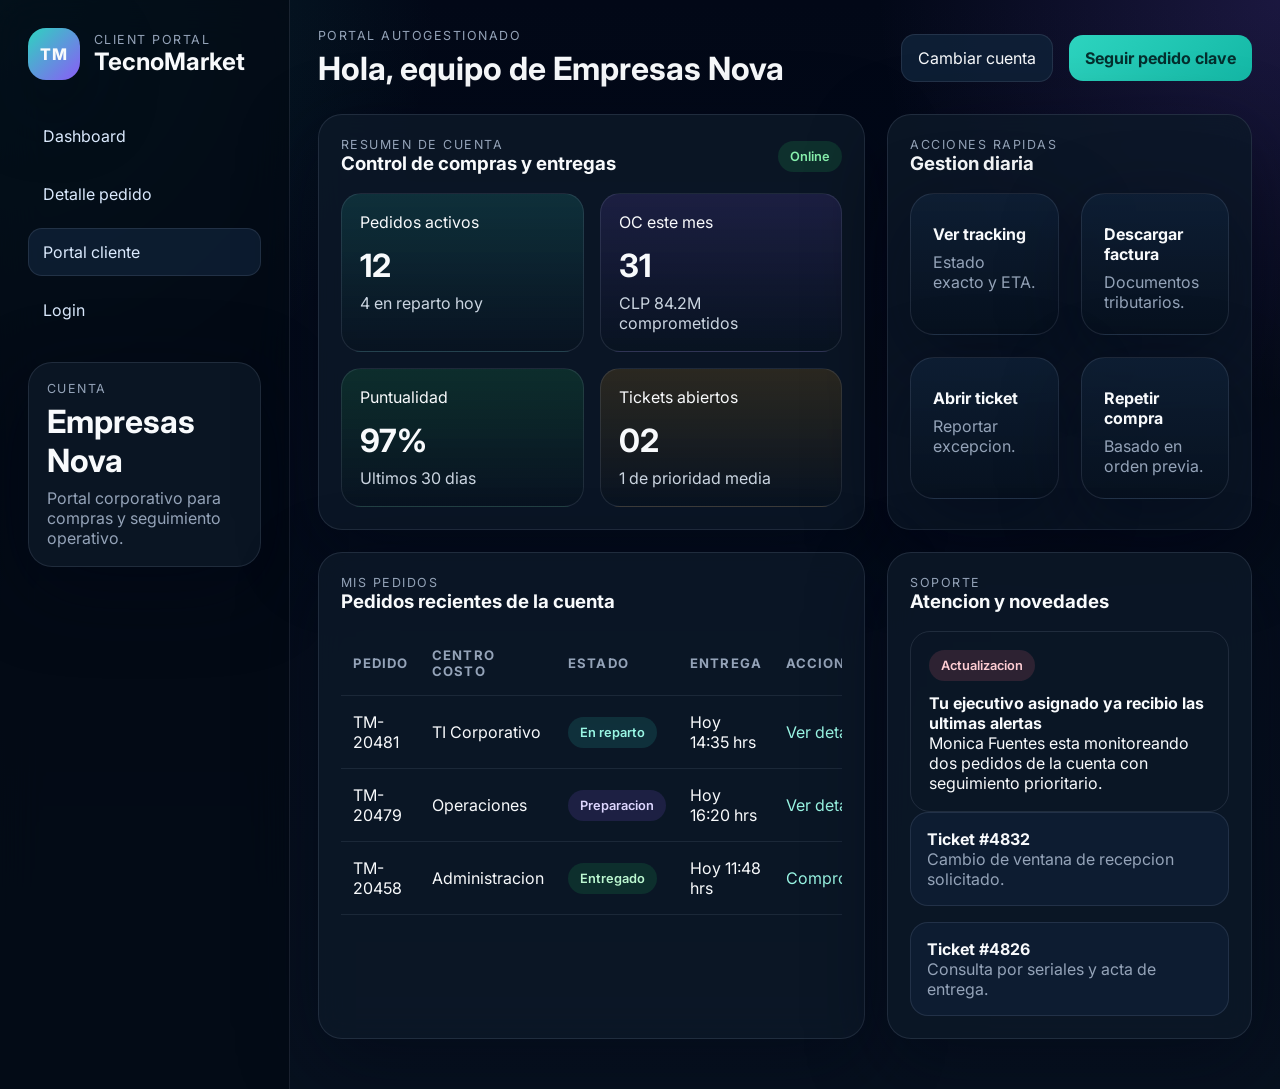
==== client-portal.html @ 3dbbcd50 "first commit" ====
<!DOCTYPE html>
<html lang="es">
<head>
  <meta charset="UTF-8">
  <meta name="viewport" content="width=device-width, initial-scale=1.0">
  <title>TecnoMarket B2B | Portal de Cliente</title>
  <link rel="preconnect" href="https://fonts.googleapis.com">
  <link rel="preconnect" href="https://fonts.gstatic.com" crossorigin>
  <link href="https://fonts.googleapis.com/css2?family=Inter:wght@400;500;600;700;800&display=swap" rel="stylesheet">
  <link rel="stylesheet" href="styles.css">
</head>
<body>
  <div class="app-shell compact-shell">
    <aside class="sidebar">
      <div class="brand-block">
        <div class="brand-mark">TM</div>
        <div>
          <p class="eyebrow">Client Portal</p>
          <h1>TecnoMarket</h1>
        </div>
      </div>

      <nav class="nav-menu">
        <a class="nav-item" href="dashboard.html">Dashboard</a>
        <a class="nav-item" href="order-detail.html">Detalle pedido</a>
        <a class="nav-item active" href="client-portal.html">Portal cliente</a>
        <a class="nav-item" href="login.html">Login</a>
      </nav>

      <section class="sidebar-card compact">
        <p class="card-label">Cuenta</p>
        <h3>Empresas Nova</h3>
        <p class="muted">Portal corporativo para compras y seguimiento operativo.</p>
      </section>
    </aside>

    <main class="main-content">
      <header class="topbar">
        <div>
          <p class="eyebrow">Portal Autogestionado</p>
          <h2>Hola, equipo de Empresas Nova</h2>
        </div>
        <div class="topbar-actions">
          <a class="ghost-button button-link" href="login.html">Cambiar cuenta</a>
          <a class="primary-button button-link" href="order-detail.html">Seguir pedido clave</a>
        </div>
      </header>

      <section class="portal-hero-grid">
        <article class="hero-panel overview-panel">
          <div class="panel-heading">
            <div>
              <p class="card-label">Resumen de cuenta</p>
              <h3>Control de compras y entregas</h3>
            </div>
            <span class="live-badge">Online</span>
          </div>

          <div class="metrics-grid">
            <div class="metric-card accent-cyan">
              <p>Pedidos activos</p>
              <strong>12</strong>
              <span>4 en reparto hoy</span>
            </div>
            <div class="metric-card accent-violet">
              <p>OC este mes</p>
              <strong>31</strong>
              <span>CLP 84.2M comprometidos</span>
            </div>
            <div class="metric-card accent-emerald">
              <p>Puntualidad</p>
              <strong>97%</strong>
              <span>Ultimos 30 dias</span>
            </div>
            <div class="metric-card accent-amber">
              <p>Tickets abiertos</p>
              <strong>02</strong>
              <span>1 de prioridad media</span>
            </div>
          </div>
        </article>

        <article class="panel action-hub">
          <div class="panel-heading">
            <div>
              <p class="card-label">Acciones rapidas</p>
              <h3>Gestion diaria</h3>
            </div>
          </div>

          <div class="quick-actions-grid">
            <a class="feature-link-card small-card" href="order-detail.html">
              <h4>Ver tracking</h4>
              <p class="muted">Estado exacto y ETA.</p>
            </a>
            <a class="feature-link-card small-card" href="#">
              <h4>Descargar factura</h4>
              <p class="muted">Documentos tributarios.</p>
            </a>
            <a class="feature-link-card small-card" href="#">
              <h4>Abrir ticket</h4>
              <p class="muted">Reportar excepcion.</p>
            </a>
            <a class="feature-link-card small-card" href="#">
              <h4>Repetir compra</h4>
              <p class="muted">Basado en orden previa.</p>
            </a>
          </div>
        </article>
      </section>

      <section class="content-grid portal-content-grid">
        <article class="panel orders-panel">
          <div class="panel-heading">
            <div>
              <p class="card-label">Mis pedidos</p>
              <h3>Pedidos recientes de la cuenta</h3>
            </div>
          </div>

          <div class="table-wrap">
            <table>
              <thead>
                <tr>
                  <th>Pedido</th>
                  <th>Centro costo</th>
                  <th>Estado</th>
                  <th>Entrega</th>
                  <th>Accion</th>
                </tr>
              </thead>
              <tbody>
                <tr>
                  <td>TM-20481</td>
                  <td>TI Corporativo</td>
                  <td><span class="status-chip transit">En reparto</span></td>
                  <td>Hoy 14:35 hrs</td>
                  <td><a class="table-link" href="order-detail.html">Ver detalle</a></td>
                </tr>
                <tr>
                  <td>TM-20479</td>
                  <td>Operaciones</td>
                  <td><span class="status-chip prep">Preparacion</span></td>
                  <td>Hoy 16:20 hrs</td>
                  <td><a class="table-link" href="order-detail.html">Ver detalle</a></td>
                </tr>
                <tr>
                  <td>TM-20458</td>
                  <td>Administracion</td>
                  <td><span class="status-chip delivered">Entregado</span></td>
                  <td>Hoy 11:48 hrs</td>
                  <td><a class="table-link" href="order-detail.html">Comprobante</a></td>
                </tr>
              </tbody>
            </table>
          </div>
        </article>

        <article class="panel support-panel">
          <div class="panel-heading">
            <div>
              <p class="card-label">Soporte</p>
              <h3>Atencion y novedades</h3>
            </div>
          </div>

          <div class="insight-card">
            <span class="pill">Actualizacion</span>
            <h4>Tu ejecutivo asignado ya recibio las ultimas alertas</h4>
            <p>Monica Fuentes esta monitoreando dos pedidos de la cuenta con seguimiento prioritario.</p>
          </div>

          <div class="message-stack">
            <div class="message-card">
              <strong>Ticket #4832</strong>
              <p class="muted">Cambio de ventana de recepcion solicitado.</p>
            </div>
            <div class="message-card">
              <strong>Ticket #4826</strong>
              <p class="muted">Consulta por seriales y acta de entrega.</p>
            </div>
          </div>
        </article>
      </section>
    </main>
  </div>

  <script src="script.js"></script>
</body>
</html>
---- styles.css ----
:root {
  color-scheme: dark;
  --bg: #07111f;
  --bg-soft: #0d1a2b;
  --panel: rgba(12, 24, 40, 0.84);
  --panel-strong: #0f2138;
  --border: rgba(148, 163, 184, 0.16);
  --text: #f8fafc;
  --muted: #94a3b8;
  --cyan: #2dd4bf;
  --cyan-soft: rgba(45, 212, 191, 0.14);
  --violet: #8b5cf6;
  --violet-soft: rgba(139, 92, 246, 0.14);
  --emerald: #22c55e;
  --emerald-soft: rgba(34, 197, 94, 0.14);
  --amber: #f59e0b;
  --amber-soft: rgba(245, 158, 11, 0.14);
  --danger: #fb7185;
  --shadow: 0 24px 80px rgba(2, 6, 23, 0.45);
}

* {
  box-sizing: border-box;
}

body {
  margin: 0;
  min-height: 100vh;
  font-family: "Inter", sans-serif;
  background:
    radial-gradient(circle at top left, rgba(45, 212, 191, 0.15), transparent 26%),
    radial-gradient(circle at top right, rgba(139, 92, 246, 0.18), transparent 24%),
    linear-gradient(180deg, #020817 0%, #07111f 100%);
  color: var(--text);
}

button,
input,
a {
  font: inherit;
}

a {
  color: inherit;
}

.app-shell {
  display: grid;
  grid-template-columns: 290px 1fr;
  min-height: 100vh;
}

.sidebar {
  padding: 28px;
  background: rgba(4, 10, 20, 0.72);
  border-right: 1px solid var(--border);
  backdrop-filter: blur(20px);
}

.brand-block {
  display: flex;
  align-items: center;
  gap: 14px;
  margin-bottom: 32px;
}

.brand-block h1 {
    font-size: 1.5em;
}

.brand-mark {
  display: grid;
  place-items: center;
  width: 52px;
  height: 52px;
  border-radius: 18px;
  font-weight: 800;
  letter-spacing: 0.08em;
  background: linear-gradient(135deg, var(--cyan), var(--violet));
  box-shadow: var(--shadow);
}

.eyebrow,
.card-label {
  margin: 0;
  color: var(--muted);
  font-size: 0.78rem;
  text-transform: uppercase;
  letter-spacing: 0.12em;
}

h1,
h2,
h3,
h4,
p {
  margin: 0;
}

.nav-menu {
  display: grid;
  gap: 10px;
  margin-bottom: 28px;
}

.nav-item {
  padding: 13px 14px;
  border: 1px solid transparent;
  border-radius: 14px;
  color: #dbeafe;
  text-decoration: none;
  background: transparent;
  transition: 0.2s ease;
}

.nav-item.active,
.nav-item:hover {
  background: rgba(15, 33, 56, 0.8);
  border-color: var(--border);
}

.sidebar-card,
.panel,
.hero-panel {
  border: 1px solid var(--border);
  background: var(--panel);
  border-radius: 24px;
  box-shadow: var(--shadow);
  backdrop-filter: blur(14px);
}

.sidebar-card {
  padding: 18px;
  margin-top: 18px;
}

.sidebar-card.compact h3 {
  margin: 6px 0 8px;
  font-size: 2rem;
}

.muted {
  color: var(--muted);
}

.alert-list {
  padding: 0;
  margin: 14px 0 0;
  list-style: none;
  display: grid;
  gap: 12px;
  color: #dbeafe;
}

.dot,
.legend-dot {
  display: inline-block;
  width: 9px;
  height: 9px;
  margin-right: 10px;
  border-radius: 50%;
}

.warning,
.amber {
  background: var(--amber);
}

.success {
  background: var(--emerald);
}

.info,
.cyan {
  background: var(--cyan);
}

.main-content {
  padding: 28px;
}

.topbar,
.panel-heading,
.route-summary,
.topbar-actions,
.segmented-control {
  display: flex;
  align-items: center;
  justify-content: space-between;
  gap: 16px;
}

.topbar {
  margin-bottom: 26px;
}

.topbar h2 {
  margin-top: 6px;
  font-size: clamp(1.7rem, 2.5vw, 2.4rem);
}

.topbar-actions {
  flex-wrap: wrap;
  justify-content: flex-end;
}

.search-bar {
  min-width: 320px;
  padding: 12px 14px;
  border: 1px solid var(--border);
  border-radius: 18px;
  background: rgba(15, 33, 56, 0.7);
}

.search-bar span {
  display: block;
  margin-bottom: 6px;
  color: var(--muted);
  font-size: 0.78rem;
}

.search-bar input {
  width: 100%;
  border: 0;
  outline: none;
  background: transparent;
  color: var(--text);
}

.primary-button,
.ghost-button,
.segment {
  border: 0;
  border-radius: 14px;
  padding: 13px 16px;
  cursor: pointer;
  transition: 0.2s ease;
}

.primary-button {
  background: linear-gradient(135deg, var(--cyan), #14b8a6);
  color: #042f2e;
  font-weight: 700;
}

.ghost-button,
.segment {
  color: var(--text);
  background: rgba(15, 33, 56, 0.88);
  border: 1px solid var(--border);
}

.button-link {
  display: inline-flex;
  align-items: center;
  justify-content: center;
  text-decoration: none;
}

.ghost-button.small {
  padding: 10px 14px;
}

.hero-grid,
.content-grid {
  display: grid;
  gap: 22px;
}

.hero-grid {
  grid-template-columns: 1.4fr 1fr;
  margin-bottom: 22px;
}

.content-grid {
  grid-template-columns: 1.3fr 0.7fr;
  margin-bottom: 22px;
}

.hero-panel,
.panel {
  padding: 22px;
}

.live-badge,
.pill,
.status-chip {
  display: inline-flex;
  align-items: center;
  justify-content: center;
  border-radius: 999px;
  padding: 8px 12px;
  font-size: 0.8rem;
  font-weight: 600;
}

.live-badge {
  background: rgba(34, 197, 94, 0.15);
  color: #86efac;
}

.metrics-grid {
  display: grid;
  grid-template-columns: repeat(2, minmax(0, 1fr));
  gap: 16px;
  margin-top: 18px;
}

.metric-card {
  padding: 18px;
  border-radius: 20px;
  border: 1px solid var(--border);
}

.metric-card strong {
  display: block;
  margin: 14px 0 8px;
  font-size: 2rem;
}

.metric-card span {
  color: #cbd5e1;
}

.accent-cyan { background: linear-gradient(180deg, var(--cyan-soft), rgba(8, 19, 33, 0.85)); }
.accent-violet { background: linear-gradient(180deg, var(--violet-soft), rgba(8, 19, 33, 0.85)); }
.accent-emerald { background: linear-gradient(180deg, var(--emerald-soft), rgba(8, 19, 33, 0.85)); }
.accent-amber { background: linear-gradient(180deg, var(--amber-soft), rgba(8, 19, 33, 0.85)); }

.map-card {
  position: relative;
  height: 280px;
  margin: 18px 0;
  border-radius: 22px;
  overflow: hidden;
  background: linear-gradient(135deg, #08111e, #12253d);
  border: 1px solid var(--border);
}

.map-grid {
  position: absolute;
  inset: 0;
  background-image:
    linear-gradient(rgba(148, 163, 184, 0.08) 1px, transparent 1px),
    linear-gradient(90deg, rgba(148, 163, 184, 0.08) 1px, transparent 1px);
  background-size: 28px 28px;
}

.map-route {
  position: absolute;
  inset: 0;
}

.route-a::before {
  content: "";
  position: absolute;
  left: 18%;
  top: 60%;
  width: 62%;
  height: 18%;
  border-top: 3px dashed rgba(45, 212, 191, 0.95);
  border-right: 3px dashed rgba(45, 212, 191, 0.95);
  border-radius: 0 120px 0 0;
  transform: rotate(-10deg);
}

.map-point {
  position: absolute;
  padding: 8px 10px;
  border-radius: 12px;
  background: rgba(15, 33, 56, 0.92);
  border: 1px solid var(--border);
  color: #dbeafe;
  font-size: 0.78rem;
}

.start { left: 12%; top: 62%; }
.hub { left: 44%; top: 44%; }
.end { right: 12%; top: 26%; }

.route-summary {
  flex-wrap: wrap;
}

.timeline {
  display: grid;
  gap: 16px;
  margin-top: 20px;
}

.timeline-item {
  display: grid;
  grid-template-columns: 16px 1fr;
  gap: 14px;
  align-items: start;
}

.timeline-marker {
  display: block;
  width: 14px;
  height: 14px;
  margin-top: 4px;
  border-radius: 50%;
  border: 2px solid var(--muted);
  background: transparent;
}

.timeline-item.done .timeline-marker {
  border-color: var(--emerald);
  background: var(--emerald);
}

.timeline-item.active .timeline-marker {
  border-color: var(--cyan);
  background: var(--cyan);
  box-shadow: 0 0 0 6px rgba(45, 212, 191, 0.16);
}

.timeline-item p {
  margin-top: 6px;
  color: var(--muted);
}

.insight-card {
  padding: 18px;
  border-radius: 20px;
  border: 1px solid var(--border);
  margin-top: 18px;
}

.highlight {
  background: linear-gradient(180deg, rgba(251, 113, 133, 0.12), rgba(15, 33, 56, 0.85));
}

.pill {
  margin-bottom: 12px;
  background: rgba(251, 113, 133, 0.14);
  color: #fecdd3;
}

.mini-chart {
  display: grid;
  grid-template-columns: repeat(5, 1fr);
  align-items: end;
  gap: 12px;
  height: 180px;
  margin-top: 20px;
}

.bar {
  position: relative;
  height: var(--size);
  border-radius: 18px 18px 8px 8px;
  background: linear-gradient(180deg, rgba(45, 212, 191, 0.95), rgba(45, 212, 191, 0.3));
}

.bar span {
  position: absolute;
  left: 50%;
  bottom: -26px;
  transform: translateX(-50%);
  color: var(--muted);
  font-size: 0.8rem;
}

.legend-list {
  display: grid;
  gap: 10px;
  margin-top: 34px;
  color: #dbeafe;
}

.orders-panel {
  overflow: hidden;
}

.table-link,
.text-link {
  color: #99f6e4;
  text-decoration: none;
}

.table-link:hover,
.text-link:hover {
  text-decoration: underline;
}

.extra-links-grid,
.detail-overview-grid,
.portal-hero-grid,
.quick-actions-grid,
.detail-stats-grid,
.auth-shell,
.auth-footer-cards {
  display: grid;
  gap: 22px;
}

.extra-links-grid {
  grid-template-columns: repeat(3, minmax(0, 1fr));
  margin: 20px 0 0 0;
}

.feature-link-card {
  display: block;
  padding: 22px;
  border-radius: 24px;
  border: 1px solid var(--border);
  background: linear-gradient(180deg, rgba(15, 33, 56, 0.78), rgba(7, 17, 31, 0.96));
  box-shadow: var(--shadow);
  text-decoration: none;
}

.feature-link-card h3,
.feature-link-card p:not(.card-label),
.feature-link-card h4 {
  margin-top: 8px;
}

.small-card {
  min-height: 132px;
}

.compact-shell {
  grid-template-columns: 290px 1fr;
}

.auth-shell {
  grid-template-columns: 1.1fr 0.9fr;
  min-height: 100vh;
  padding: 28px;
}

.auth-hero,
.auth-panel {
  padding: 28px;
  border: 1px solid var(--border);
  border-radius: 32px;
  background: var(--panel);
  box-shadow: var(--shadow);
  backdrop-filter: blur(16px);
}

.hero-copy {
  max-width: 620px;
  margin: 56px 0 28px;
}

.hero-copy h2 {
  margin: 10px 0 14px;
  font-size: clamp(2.2rem, 4vw, 4rem);
  line-height: 1.02;
}

.hero-metrics-grid {
  display: grid;
  grid-template-columns: repeat(2, minmax(0, 1fr));
  gap: 18px;
}

.auth-heading {
  margin-bottom: 24px;
}

.auth-form,
.check-list,
.line-item-list,
.message-stack {
  display: grid;
  gap: 16px;
}

.field-group {
  display: grid;
  gap: 8px;
}

.field-group span,
.info-tile span {
  color: var(--muted);
  font-size: 0.88rem;
}

.field-group input {
  width: 100%;
  padding: 15px 16px;
  border-radius: 16px;
  border: 1px solid var(--border);
  background: rgba(15, 33, 56, 0.82);
  color: var(--text);
  outline: none;
}

.inline-row {
  display: flex;
  align-items: center;
  gap: 14px;
}

.between {
  justify-content: space-between;
}

.checkbox-row {
  display: flex;
  align-items: center;
  gap: 10px;
  color: #dbeafe;
}

.full-width {
  width: 100%;
}

.auth-footer-cards {
  grid-template-columns: repeat(2, minmax(0, 1fr));
  margin-top: 26px;
}

.detail-overview-grid {
  grid-template-columns: 1.35fr 0.65fr;
  margin-bottom: 22px;
}

.detail-main-card,
.side-inspector,
.action-hub,
.support-panel {
  min-height: 100%;
}

.detail-stats-grid {
  grid-template-columns: repeat(4, minmax(0, 1fr));
  margin: 18px 0;
}

.info-tile,
.line-item-card,
.message-card,
.check-item {
  padding: 16px;
  border-radius: 18px;
  border: 1px solid var(--border);
  background: rgba(15, 33, 56, 0.68);
}

.large-map {
  height: 340px;
}

.check-item.done {
  border-color: rgba(34, 197, 94, 0.28);
}

.check-item.pending {
  border-color: rgba(245, 158, 11, 0.28);
}

.detail-content-grid {
  grid-template-columns: 1.1fr 0.9fr;
}

.portal-hero-grid {
  grid-template-columns: 1.2fr 0.8fr;
  margin-bottom: 22px;
}

.portal-content-grid {
  grid-template-columns: 1.2fr 0.8fr;
}

.quick-actions-grid {
  grid-template-columns: repeat(2, minmax(0, 1fr));
  margin-top: 18px;
}

.segmented-control {
  flex-wrap: wrap;
}

.segment.active,
.segment:hover,
.ghost-button:hover,
.primary-button:hover {
  transform: translateY(-1px);
}

.segment.active {
  background: rgba(45, 212, 191, 0.14);
  color: #99f6e4;
  border-color: rgba(45, 212, 191, 0.32);
}

.table-wrap {
  overflow-x: auto;
  margin-top: 18px;
}

table {
  width: 100%;
  border-collapse: collapse;
}

th,
td {
  padding: 16px 12px;
  text-align: left;
  border-bottom: 1px solid rgba(148, 163, 184, 0.12);
}

th {
  color: var(--muted);
  font-size: 0.82rem;
  text-transform: uppercase;
  letter-spacing: 0.08em;
}

.status-chip.transit {
  background: rgba(45, 212, 191, 0.14);
  color: #99f6e4;
}

.status-chip.prep {
  background: rgba(139, 92, 246, 0.14);
  color: #ddd6fe;
}

.status-chip.delayed {
  background: rgba(245, 158, 11, 0.14);
  color: #fde68a;
}

.status-chip.delivered {
  background: rgba(34, 197, 94, 0.14);
  color: #bbf7d0;
}

.is-hidden {
  display: none;
}

@media (max-width: 1180px) {
  .app-shell,
  .hero-grid,
  .content-grid,
  .detail-overview-grid,
  .portal-hero-grid,
  .portal-content-grid,
  .detail-content-grid,
  .auth-shell,
  .extra-links-grid {
    grid-template-columns: 1fr;
  }

  .sidebar {
    border-right: 0;
    border-bottom: 1px solid var(--border);
  }

  .detail-stats-grid,
  .quick-actions-grid,
  .hero-metrics-grid,
  .auth-footer-cards {
    grid-template-columns: repeat(2, minmax(0, 1fr));
  }
}

@media (max-width: 720px) {
  .main-content,
  .sidebar {
    padding: 18px;
  }

  .search-bar {
    min-width: 100%;
  }

  .metrics-grid {
    grid-template-columns: 1fr;
  }

  .detail-stats-grid,
  .quick-actions-grid,
  .hero-metrics-grid,
  .auth-footer-cards {
    grid-template-columns: 1fr;
  }

  .topbar,
  .topbar-actions,
  .panel-heading,
  .route-summary,
  .inline-row {
    align-items: stretch;
    flex-direction: column;
  }

  .auth-shell {
    padding: 18px;
  }

  th,
  td {
    white-space: nowrap;
  }
}
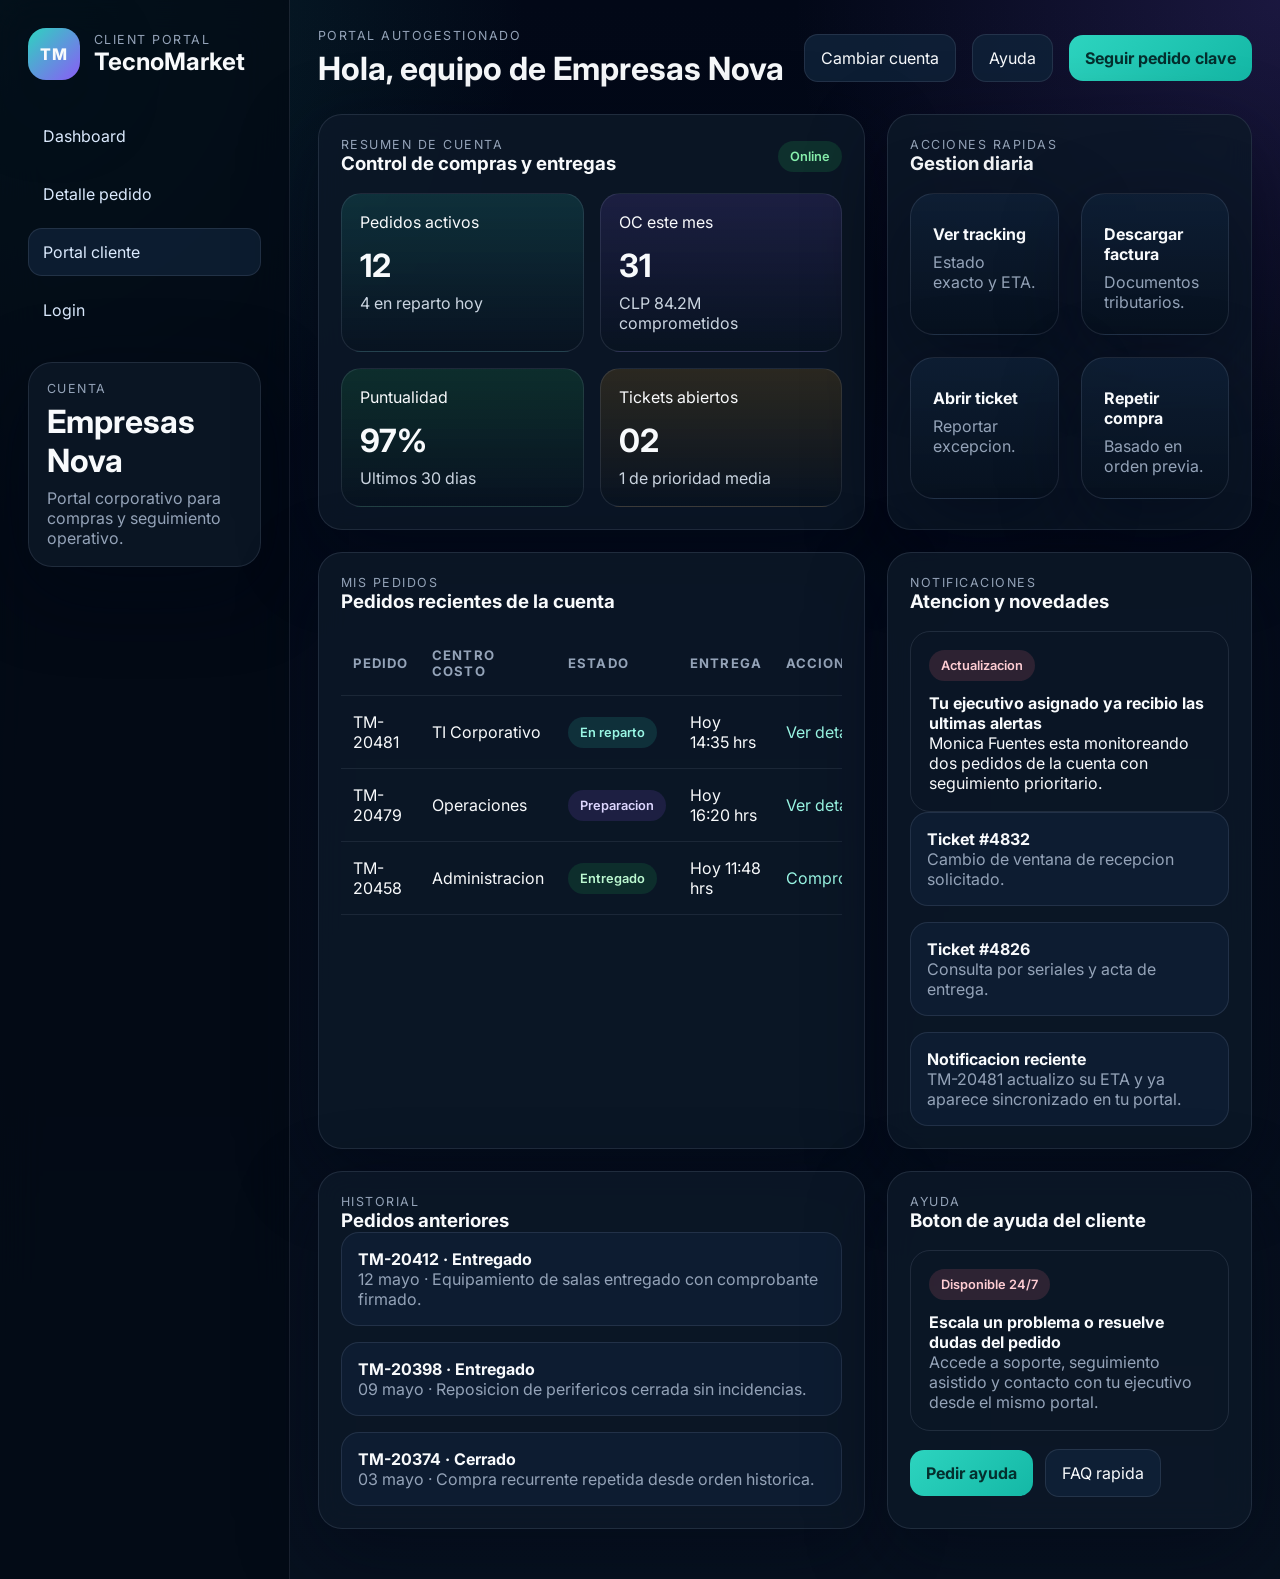
==== commit 10e52eee: "add help entry points and live delivery progress" ====
--- a/client-portal.html
+++ b/client-portal.html
@@ -42,6 +42,7 @@
         </div>
         <div class="topbar-actions">
           <a class="ghost-button button-link" href="login.html">Cambiar cuenta</a>
+          <a class="ghost-button button-link" href="#help-panel">Ayuda</a>
           <a class="primary-button button-link" href="order-detail.html">Seguir pedido clave</a>
         </div>
       </header>
@@ -159,7 +160,7 @@
         <article class="panel support-panel">
           <div class="panel-heading">
             <div>
-              <p class="card-label">Soporte</p>
+              <p class="card-label">Notificaciones</p>
               <h3>Atencion y novedades</h3>
             </div>
           </div>
@@ -179,6 +180,56 @@
               <strong>Ticket #4826</strong>
               <p class="muted">Consulta por seriales y acta de entrega.</p>
             </div>
+            <div class="message-card">
+              <strong>Notificacion reciente</strong>
+              <p class="muted">TM-20481 actualizo su ETA y ya aparece sincronizado en tu portal.</p>
+            </div>
+          </div>
+        </article>
+      </section>
+
+      <section class="content-grid portal-content-grid secondary-grid">
+        <article class="panel history-panel">
+          <div class="panel-heading">
+            <div>
+              <p class="card-label">Historial</p>
+              <h3>Pedidos anteriores</h3>
+            </div>
+          </div>
+
+          <div class="message-stack">
+            <div class="message-card">
+              <strong>TM-20412 · Entregado</strong>
+              <p class="muted">12 mayo · Equipamiento de salas entregado con comprobante firmado.</p>
+            </div>
+            <div class="message-card">
+              <strong>TM-20398 · Entregado</strong>
+              <p class="muted">09 mayo · Reposicion de perifericos cerrada sin incidencias.</p>
+            </div>
+            <div class="message-card">
+              <strong>TM-20374 · Cerrado</strong>
+              <p class="muted">03 mayo · Compra recurrente repetida desde orden historica.</p>
+            </div>
+          </div>
+        </article>
+
+        <article class="panel help-panel" id="help-panel">
+          <div class="panel-heading">
+            <div>
+              <p class="card-label">Ayuda</p>
+              <h3>Boton de ayuda del cliente</h3>
+            </div>
+          </div>
+
+          <div class="insight-card">
+            <span class="pill">Disponible 24/7</span>
+            <h4>Escala un problema o resuelve dudas del pedido</h4>
+            <p class="muted">Accede a soporte, seguimiento asistido y contacto con tu ejecutivo desde el mismo portal.</p>
+          </div>
+
+          <div class="help-actions">
+            <a class="primary-button button-link" href="mailto:soporte@tecnomarket.cl">Pedir ayuda</a>
+            <a class="ghost-button button-link" href="#">FAQ rapida</a>
           </div>
         </article>
       </section>
--- a/styles.css
+++ b/styles.css
@@ -261,6 +261,10 @@
   padding: 10px 14px;
 }
 
+.primary-button.small {
+  padding: 10px 14px;
+}
+
 .hero-grid,
 .content-grid {
   display: grid;
@@ -421,6 +425,59 @@
   color: var(--muted);
 }
 
+.progress-card {
+  margin-top: 18px;
+  padding: 18px;
+  border-radius: 20px;
+  border: 1px solid var(--border);
+  background: rgba(15, 33, 56, 0.72);
+}
+
+.progress-meta,
+.progress-steps,
+.help-actions {
+  display: flex;
+  align-items: center;
+  justify-content: space-between;
+  gap: 12px;
+}
+
+.progress-value {
+  color: #99f6e4;
+}
+
+.progress-bar {
+  width: 100%;
+  height: 12px;
+  margin: 14px 0 12px;
+  border-radius: 999px;
+  overflow: hidden;
+  background: rgba(148, 163, 184, 0.16);
+}
+
+.progress-fill {
+  display: block;
+  height: 100%;
+  border-radius: inherit;
+  background: linear-gradient(90deg, var(--cyan), var(--emerald));
+  transition: width 0.4s ease;
+}
+
+.progress-steps {
+  flex-wrap: wrap;
+  color: var(--muted);
+  font-size: 0.82rem;
+}
+
+.progress-steps .done,
+.progress-steps .active {
+  color: var(--text);
+}
+
+.progress-steps .active {
+  color: #99f6e4;
+}
+
 .insight-card {
   padding: 18px;
   border-radius: 20px;
@@ -625,7 +682,10 @@
 .detail-main-card,
 .side-inspector,
 .action-hub,
-.support-panel {
+.support-panel,
+.history-panel,
+.help-panel,
+.notifications-panel {
   min-height: 100%;
 }
 
@@ -669,6 +729,10 @@
   grid-template-columns: 1.2fr 0.8fr;
 }
 
+.secondary-grid {
+  margin-top: 22px;
+}
+
 .quick-actions-grid {
   grid-template-columns: repeat(2, minmax(0, 1fr));
   margin-top: 18px;
@@ -689,6 +753,20 @@
   background: rgba(45, 212, 191, 0.14);
   color: #99f6e4;
   border-color: rgba(45, 212, 191, 0.32);
+}
+
+.notifications-stack {
+  margin-top: 18px;
+}
+
+.help-actions {
+  margin-top: 18px;
+  flex-wrap: wrap;
+  justify-content: flex-start;
+}
+
+.auth-actions {
+  justify-content: flex-end;
 }
 
 .table-wrap {
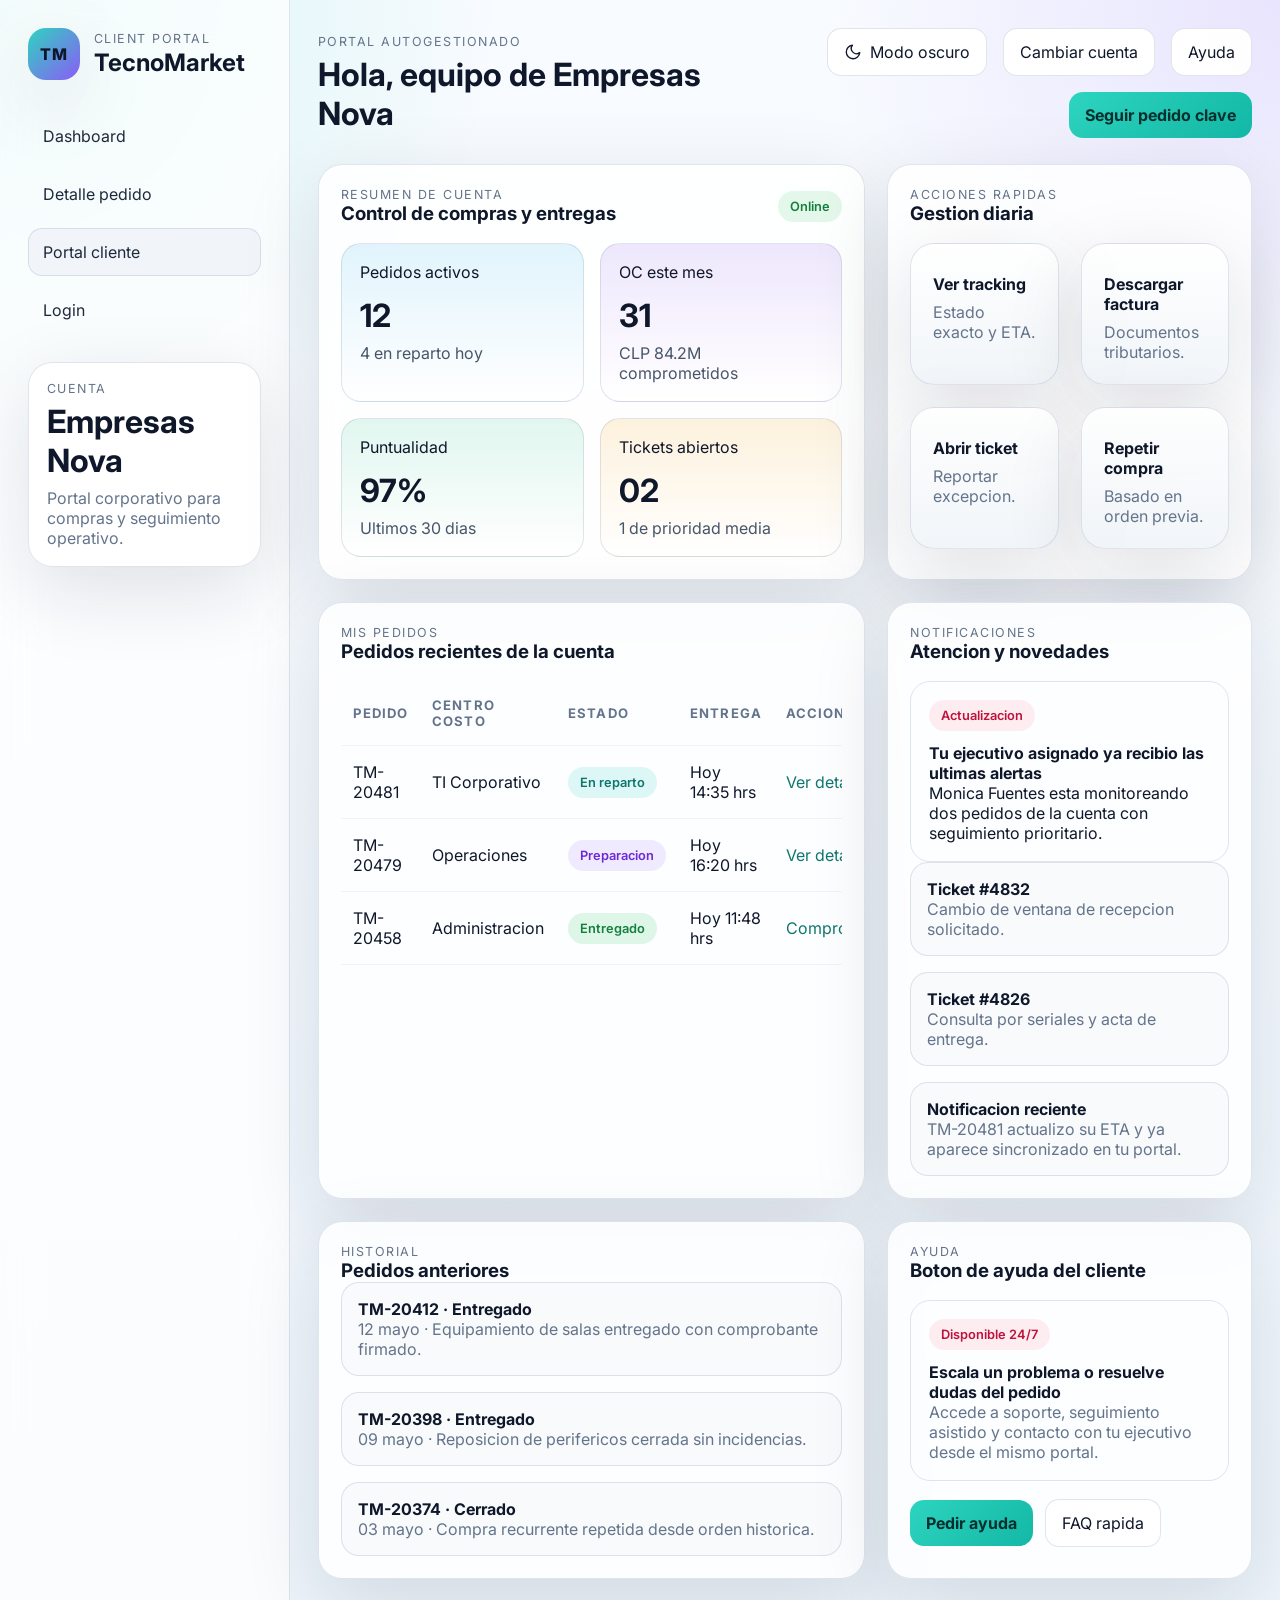
==== commit 40d93012: "add light mode and navigation views" ====
--- a/client-portal.html
+++ b/client-portal.html
@@ -12,13 +12,13 @@
 <body>
   <div class="app-shell compact-shell">
     <aside class="sidebar">
-      <div class="brand-block">
+      <a class="brand-block brand-link" href="index.html">
         <div class="brand-mark">TM</div>
-        <div>
+        <div class="brand-text">
           <p class="eyebrow">Client Portal</p>
           <h1>TecnoMarket</h1>
         </div>
-      </div>
+      </a>
 
       <nav class="nav-menu">
         <a class="nav-item" href="dashboard.html">Dashboard</a>
@@ -41,6 +41,7 @@
           <h2>Hola, equipo de Empresas Nova</h2>
         </div>
         <div class="topbar-actions">
+          <button class="ghost-button theme-toggle" type="button" data-theme-toggle aria-pressed="false"><span class="theme-toggle-icon" aria-hidden="true"></span><span>Modo claro</span></button>
           <a class="ghost-button button-link" href="login.html">Cambiar cuenta</a>
           <a class="ghost-button button-link" href="#help-panel">Ayuda</a>
           <a class="primary-button button-link" href="order-detail.html">Seguir pedido clave</a>
--- a/styles.css
+++ b/styles.css
@@ -7,6 +7,8 @@
   --border: rgba(148, 163, 184, 0.16);
   --text: #f8fafc;
   --muted: #94a3b8;
+  --text-soft: #cbd5e1;
+  --text-contrast: #dbeafe;
   --cyan: #2dd4bf;
   --cyan-soft: rgba(45, 212, 191, 0.14);
   --violet: #8b5cf6;
@@ -16,7 +18,87 @@
   --amber: #f59e0b;
   --amber-soft: rgba(245, 158, 11, 0.14);
   --danger: #fb7185;
+  --body-gradient:
+    radial-gradient(circle at top left, rgba(45, 212, 191, 0.15), transparent 26%),
+    radial-gradient(circle at top right, rgba(139, 92, 246, 0.18), transparent 24%),
+    linear-gradient(180deg, #020817 0%, #07111f 100%);
+  --sidebar-bg: rgba(4, 10, 20, 0.72);
+  --surface-soft: rgba(15, 33, 56, 0.7);
+  --surface-strong: rgba(15, 33, 56, 0.88);
+  --surface-solid: rgba(15, 33, 56, 0.92);
+  --surface-muted: rgba(15, 33, 56, 0.82);
+  --surface-card: rgba(15, 33, 56, 0.68);
+  --progress-card-bg: rgba(15, 33, 56, 0.72);
+  --feature-card-bg: linear-gradient(180deg, rgba(15, 33, 56, 0.78), rgba(7, 17, 31, 0.96));
+  --map-bg: linear-gradient(135deg, #08111e, #12253d);
+  --map-grid-line: rgba(148, 163, 184, 0.08);
+  --metric-gradient-end: rgba(8, 19, 33, 0.85);
+  --highlight-bg: linear-gradient(180deg, rgba(251, 113, 133, 0.12), rgba(15, 33, 56, 0.85));
+  --pill-bg: rgba(251, 113, 133, 0.14);
+  --pill-text: #fecdd3;
+  --live-bg: rgba(34, 197, 94, 0.15);
+  --live-text: #86efac;
+  --progress-track: rgba(148, 163, 184, 0.16);
+  --progress-text: #99f6e4;
+  --table-link: #99f6e4;
+  --status-transit-bg: rgba(45, 212, 191, 0.14);
+  --status-transit-text: #99f6e4;
+  --status-prep-bg: rgba(139, 92, 246, 0.14);
+  --status-prep-text: #ddd6fe;
+  --status-delayed-bg: rgba(245, 158, 11, 0.14);
+  --status-delayed-text: #fde68a;
+  --status-delivered-bg: rgba(34, 197, 94, 0.14);
+  --status-delivered-text: #bbf7d0;
   --shadow: 0 24px 80px rgba(2, 6, 23, 0.45);
+}
+
+:root[data-theme="light"] {
+  color-scheme: light;
+  --bg: #edf4fb;
+  --bg-soft: #dbe7f4;
+  --panel: rgba(255, 255, 255, 0.84);
+  --panel-strong: #ffffff;
+  --border: rgba(148, 163, 184, 0.28);
+  --text: #0f172a;
+  --muted: #64748b;
+  --text-soft: #475569;
+  --text-contrast: #1e293b;
+  --cyan-soft: rgba(14, 165, 233, 0.12);
+  --violet-soft: rgba(124, 58, 237, 0.12);
+  --emerald-soft: rgba(16, 185, 129, 0.12);
+  --amber-soft: rgba(245, 158, 11, 0.14);
+  --body-gradient:
+    radial-gradient(circle at top left, rgba(45, 212, 191, 0.18), transparent 24%),
+    radial-gradient(circle at top right, rgba(139, 92, 246, 0.14), transparent 22%),
+    linear-gradient(180deg, #f8fbff 0%, #edf4fb 100%);
+  --sidebar-bg: rgba(255, 255, 255, 0.72);
+  --surface-soft: rgba(241, 245, 249, 0.96);
+  --surface-strong: rgba(255, 255, 255, 0.96);
+  --surface-solid: rgba(255, 255, 255, 0.98);
+  --surface-muted: rgba(241, 245, 249, 0.98);
+  --surface-card: rgba(248, 250, 252, 0.96);
+  --progress-card-bg: rgba(248, 250, 252, 0.96);
+  --feature-card-bg: linear-gradient(180deg, rgba(255, 255, 255, 0.98), rgba(241, 245, 249, 0.98));
+  --map-bg: linear-gradient(135deg, #eff6ff, #dbeafe);
+  --map-grid-line: rgba(100, 116, 139, 0.12);
+  --metric-gradient-end: rgba(255, 255, 255, 0.9);
+  --highlight-bg: linear-gradient(180deg, rgba(251, 113, 133, 0.12), rgba(255, 255, 255, 0.94));
+  --pill-bg: rgba(251, 113, 133, 0.12);
+  --pill-text: #be123c;
+  --live-bg: rgba(34, 197, 94, 0.12);
+  --live-text: #15803d;
+  --progress-track: rgba(148, 163, 184, 0.22);
+  --progress-text: #0f766e;
+  --table-link: #0f766e;
+  --status-transit-bg: rgba(45, 212, 191, 0.16);
+  --status-transit-text: #0f766e;
+  --status-prep-bg: rgba(139, 92, 246, 0.12);
+  --status-prep-text: #6d28d9;
+  --status-delayed-bg: rgba(245, 158, 11, 0.14);
+  --status-delayed-text: #b45309;
+  --status-delivered-bg: rgba(34, 197, 94, 0.14);
+  --status-delivered-text: #15803d;
+  --shadow: 0 24px 80px rgba(15, 23, 42, 0.12);
 }
 
 * {
@@ -27,11 +109,36 @@
   margin: 0;
   min-height: 100vh;
   font-family: "Inter", sans-serif;
-  background:
-    radial-gradient(circle at top left, rgba(45, 212, 191, 0.15), transparent 26%),
-    radial-gradient(circle at top right, rgba(139, 92, 246, 0.18), transparent 24%),
-    linear-gradient(180deg, #020817 0%, #07111f 100%);
+  background: var(--body-gradient);
   color: var(--text);
+}
+
+.auth-page {
+  padding: 20px 28px 28px;
+}
+
+.auth-topbar {
+  display: flex;
+  align-items: center;
+  justify-content: space-between;
+  gap: 16px;
+  flex-wrap: wrap;
+  padding: 14px 18px;
+  margin: 0 auto 18px;
+  max-width: 1440px;
+  border: 1px solid var(--border);
+  border-radius: 22px;
+  background: var(--panel);
+  box-shadow: var(--shadow);
+  backdrop-filter: blur(16px);
+}
+
+.auth-topbar-actions {
+  display: flex;
+  align-items: center;
+  justify-content: flex-end;
+  gap: 12px;
+  flex-wrap: wrap;
 }
 
 button,
@@ -52,7 +159,7 @@
 
 .sidebar {
   padding: 28px;
-  background: rgba(4, 10, 20, 0.72);
+  background: var(--sidebar-bg);
   border-right: 1px solid var(--border);
   backdrop-filter: blur(20px);
 }
@@ -62,6 +169,20 @@
   align-items: center;
   gap: 14px;
   margin-bottom: 32px;
+}
+
+.brand-link {
+  color: inherit;
+  text-decoration: none;
+}
+
+.brand-text {
+  display: grid;
+  gap: 2px;
+}
+
+.topbar-brand {
+  margin-bottom: 0;
 }
 
 .brand-block h1 {
@@ -107,7 +228,7 @@
   padding: 13px 14px;
   border: 1px solid transparent;
   border-radius: 14px;
-  color: #dbeafe;
+  color: var(--text-contrast);
   text-decoration: none;
   background: transparent;
   transition: 0.2s ease;
@@ -115,7 +236,7 @@
 
 .nav-item.active,
 .nav-item:hover {
-  background: rgba(15, 33, 56, 0.8);
+  background: var(--surface-soft);
   border-color: var(--border);
 }
 
@@ -149,7 +270,7 @@
   list-style: none;
   display: grid;
   gap: 12px;
-  color: #dbeafe;
+  color: var(--text-contrast);
 }
 
 .dot,
@@ -209,7 +330,7 @@
   padding: 12px 14px;
   border: 1px solid var(--border);
   border-radius: 18px;
-  background: rgba(15, 33, 56, 0.7);
+  background: var(--surface-soft);
 }
 
 .search-bar span {
@@ -246,8 +367,54 @@
 .ghost-button,
 .segment {
   color: var(--text);
-  background: rgba(15, 33, 56, 0.88);
-  border: 1px solid var(--border);
+  background: var(--surface-strong);
+  border: 1px solid var(--border);
+}
+
+.theme-toggle {
+  display: inline-flex;
+  align-items: center;
+  gap: 8px;
+  min-width: 126px;
+  justify-content: center;
+}
+
+.mobile-menu-button,
+.mobile-menu-overlay {
+  display: none;
+}
+
+.mobile-menu-button {
+  align-items: center;
+  gap: 10px;
+  margin-bottom: 14px;
+}
+
+.mobile-menu-icon {
+  display: inline-grid;
+  gap: 4px;
+}
+
+.mobile-menu-icon span {
+  display: block;
+  width: 18px;
+  height: 2px;
+  border-radius: 999px;
+  background: currentColor;
+}
+
+.theme-toggle-icon {
+  display: inline-flex;
+  align-items: center;
+  justify-content: center;
+  width: 18px;
+  height: 18px;
+}
+
+.theme-toggle-icon svg {
+  width: 18px;
+  height: 18px;
+  stroke: currentColor;
 }
 
 .button-link {
@@ -299,8 +466,8 @@
 }
 
 .live-badge {
-  background: rgba(34, 197, 94, 0.15);
-  color: #86efac;
+  background: var(--live-bg);
+  color: var(--live-text);
 }
 
 .metrics-grid {
@@ -323,13 +490,13 @@
 }
 
 .metric-card span {
-  color: #cbd5e1;
-}
-
-.accent-cyan { background: linear-gradient(180deg, var(--cyan-soft), rgba(8, 19, 33, 0.85)); }
-.accent-violet { background: linear-gradient(180deg, var(--violet-soft), rgba(8, 19, 33, 0.85)); }
-.accent-emerald { background: linear-gradient(180deg, var(--emerald-soft), rgba(8, 19, 33, 0.85)); }
-.accent-amber { background: linear-gradient(180deg, var(--amber-soft), rgba(8, 19, 33, 0.85)); }
+  color: var(--text-soft);
+}
+
+.accent-cyan { background: linear-gradient(180deg, var(--cyan-soft), var(--metric-gradient-end)); }
+.accent-violet { background: linear-gradient(180deg, var(--violet-soft), var(--metric-gradient-end)); }
+.accent-emerald { background: linear-gradient(180deg, var(--emerald-soft), var(--metric-gradient-end)); }
+.accent-amber { background: linear-gradient(180deg, var(--amber-soft), var(--metric-gradient-end)); }
 
 .map-card {
   position: relative;
@@ -337,7 +504,7 @@
   margin: 18px 0;
   border-radius: 22px;
   overflow: hidden;
-  background: linear-gradient(135deg, #08111e, #12253d);
+  background: var(--map-bg);
   border: 1px solid var(--border);
 }
 
@@ -345,8 +512,8 @@
   position: absolute;
   inset: 0;
   background-image:
-    linear-gradient(rgba(148, 163, 184, 0.08) 1px, transparent 1px),
-    linear-gradient(90deg, rgba(148, 163, 184, 0.08) 1px, transparent 1px);
+    linear-gradient(var(--map-grid-line) 1px, transparent 1px),
+    linear-gradient(90deg, var(--map-grid-line) 1px, transparent 1px);
   background-size: 28px 28px;
 }
 
@@ -372,9 +539,9 @@
   position: absolute;
   padding: 8px 10px;
   border-radius: 12px;
-  background: rgba(15, 33, 56, 0.92);
-  border: 1px solid var(--border);
-  color: #dbeafe;
+  background: var(--surface-solid);
+  border: 1px solid var(--border);
+  color: var(--text-contrast);
   font-size: 0.78rem;
 }
 
@@ -430,7 +597,7 @@
   padding: 18px;
   border-radius: 20px;
   border: 1px solid var(--border);
-  background: rgba(15, 33, 56, 0.72);
+  background: var(--progress-card-bg);
 }
 
 .progress-meta,
@@ -443,7 +610,7 @@
 }
 
 .progress-value {
-  color: #99f6e4;
+  color: var(--progress-text);
 }
 
 .progress-bar {
@@ -452,7 +619,7 @@
   margin: 14px 0 12px;
   border-radius: 999px;
   overflow: hidden;
-  background: rgba(148, 163, 184, 0.16);
+  background: var(--progress-track);
 }
 
 .progress-fill {
@@ -475,7 +642,7 @@
 }
 
 .progress-steps .active {
-  color: #99f6e4;
+  color: var(--progress-text);
 }
 
 .insight-card {
@@ -486,13 +653,13 @@
 }
 
 .highlight {
-  background: linear-gradient(180deg, rgba(251, 113, 133, 0.12), rgba(15, 33, 56, 0.85));
+  background: var(--highlight-bg);
 }
 
 .pill {
   margin-bottom: 12px;
-  background: rgba(251, 113, 133, 0.14);
-  color: #fecdd3;
+  background: var(--pill-bg);
+  color: var(--pill-text);
 }
 
 .mini-chart {
@@ -524,7 +691,7 @@
   display: grid;
   gap: 10px;
   margin-top: 34px;
-  color: #dbeafe;
+  color: var(--text-contrast);
 }
 
 .orders-panel {
@@ -533,7 +700,7 @@
 
 .table-link,
 .text-link {
-  color: #99f6e4;
+  color: var(--table-link);
   text-decoration: none;
 }
 
@@ -563,7 +730,7 @@
   padding: 22px;
   border-radius: 24px;
   border: 1px solid var(--border);
-  background: linear-gradient(180deg, rgba(15, 33, 56, 0.78), rgba(7, 17, 31, 0.96));
+  background: var(--feature-card-bg);
   box-shadow: var(--shadow);
   text-decoration: none;
 }
@@ -584,8 +751,8 @@
 
 .auth-shell {
   grid-template-columns: 1.1fr 0.9fr;
-  min-height: 100vh;
-  padding: 28px;
+  min-height: calc(100vh - 94px);
+  padding: 0;
 }
 
 .auth-hero,
@@ -643,7 +810,7 @@
   padding: 15px 16px;
   border-radius: 16px;
   border: 1px solid var(--border);
-  background: rgba(15, 33, 56, 0.82);
+  background: var(--surface-muted);
   color: var(--text);
   outline: none;
 }
@@ -662,7 +829,7 @@
   display: flex;
   align-items: center;
   gap: 10px;
-  color: #dbeafe;
+  color: var(--text-contrast);
 }
 
 .full-width {
@@ -701,7 +868,7 @@
   padding: 16px;
   border-radius: 18px;
   border: 1px solid var(--border);
-  background: rgba(15, 33, 56, 0.68);
+  background: var(--surface-card);
 }
 
 .large-map {
@@ -751,7 +918,7 @@
 
 .segment.active {
   background: rgba(45, 212, 191, 0.14);
-  color: #99f6e4;
+  color: var(--progress-text);
   border-color: rgba(45, 212, 191, 0.32);
 }
 
@@ -794,23 +961,23 @@
 }
 
 .status-chip.transit {
-  background: rgba(45, 212, 191, 0.14);
-  color: #99f6e4;
+  background: var(--status-transit-bg);
+  color: var(--status-transit-text);
 }
 
 .status-chip.prep {
-  background: rgba(139, 92, 246, 0.14);
-  color: #ddd6fe;
+  background: var(--status-prep-bg);
+  color: var(--status-prep-text);
 }
 
 .status-chip.delayed {
-  background: rgba(245, 158, 11, 0.14);
-  color: #fde68a;
+  background: var(--status-delayed-bg);
+  color: var(--status-delayed-text);
 }
 
 .status-chip.delivered {
-  background: rgba(34, 197, 94, 0.14);
-  color: #bbf7d0;
+  background: var(--status-delivered-bg);
+  color: var(--status-delivered-text);
 }
 
 .is-hidden {
@@ -835,6 +1002,46 @@
     border-bottom: 1px solid var(--border);
   }
 
+  .mobile-menu-button {
+    display: inline-flex;
+  }
+
+  .dashboard-sidebar {
+    position: fixed;
+    top: 0;
+    left: 0;
+    z-index: 30;
+    width: min(86vw, 320px);
+    height: 100vh;
+    overflow-y: auto;
+    border-right: 1px solid var(--border);
+    border-bottom: 0;
+    transform: translateX(-100%);
+    transition: transform 0.25s ease;
+  }
+
+  .mobile-menu-overlay {
+    position: fixed;
+    inset: 0;
+    z-index: 20;
+    border: 0;
+    padding: 0;
+    background: rgba(2, 6, 23, 0.56);
+    cursor: pointer;
+  }
+
+  body.mobile-menu-open {
+    overflow: hidden;
+  }
+
+  body.mobile-menu-open .dashboard-sidebar {
+    transform: translateX(0);
+  }
+
+  body.mobile-menu-open .mobile-menu-overlay {
+    display: block;
+  }
+
   .detail-stats-grid,
   .quick-actions-grid,
   .hero-metrics-grid,
@@ -877,6 +1084,19 @@
     padding: 18px;
   }
 
+  .auth-topbar {
+    padding: 14px;
+  }
+
+  .auth-topbar-actions {
+    width: 100%;
+    justify-content: stretch;
+  }
+
+  .auth-topbar-actions > * {
+    flex: 1 1 180px;
+  }
+
   th,
   td {
     white-space: nowrap;
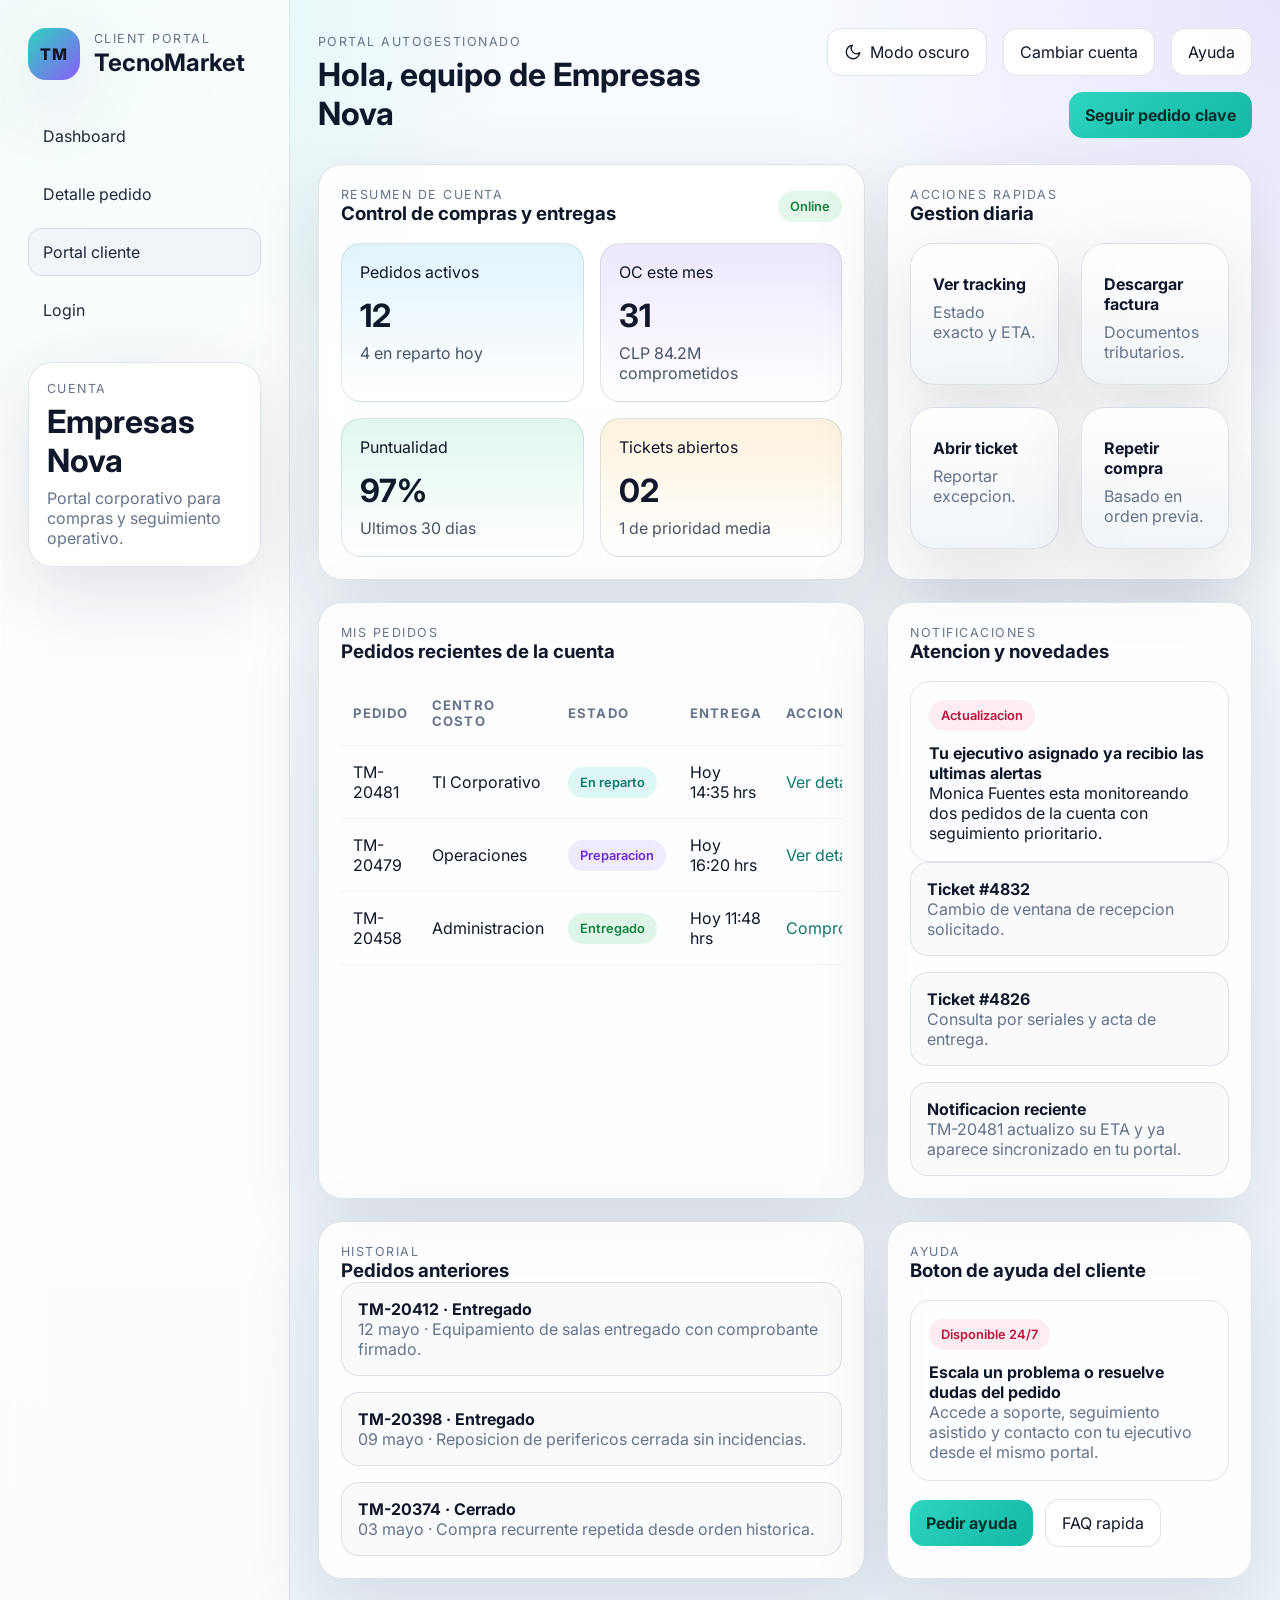
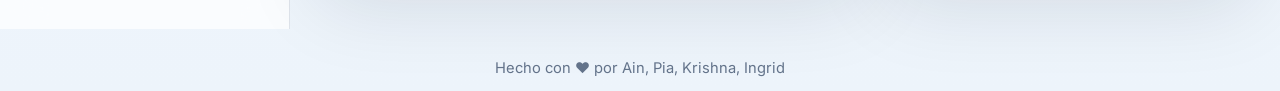
==== commit b13fb4b1: "add mobile menu buttons and footer credit to multiple pages" ====
--- a/client-portal.html
+++ b/client-portal.html
@@ -11,7 +11,9 @@
 </head>
 <body>
   <div class="app-shell compact-shell">
-    <aside class="sidebar">
+    <button class="mobile-menu-overlay" type="button" data-menu-close aria-label="Cerrar menu"></button>
+
+    <aside class="sidebar dashboard-sidebar" id="client-portal-sidebar-nav" data-mobile-sidebar>
       <a class="brand-block brand-link" href="index.html">
         <div class="brand-mark">TM</div>
         <div class="brand-text">
@@ -37,6 +39,14 @@
     <main class="main-content">
       <header class="topbar">
         <div>
+          <button class="ghost-button mobile-menu-button" type="button" data-menu-toggle aria-expanded="false" aria-controls="client-portal-sidebar-nav">
+            <span class="mobile-menu-icon" aria-hidden="true">
+              <span></span>
+              <span></span>
+              <span></span>
+            </span>
+            <span>Menu</span>
+          </button>
           <p class="eyebrow">Portal Autogestionado</p>
           <h2>Hola, equipo de Empresas Nova</h2>
         </div>
@@ -237,6 +247,10 @@
     </main>
   </div>
 
+  <footer class="page-credit">
+    <p class="auth-credit">Hecho con ❤️ por Ain, Pia, Krishna, Ingrid</p>
+  </footer>
+
   <script src="script.js"></script>
 </body>
 </html>
--- a/styles.css
+++ b/styles.css
@@ -115,6 +115,9 @@
 
 .auth-page {
   padding: 20px 28px 28px;
+  min-height: 100dvh;
+  display: flex;
+  flex-direction: column;
 }
 
 .auth-topbar {
@@ -124,8 +127,8 @@
   gap: 16px;
   flex-wrap: wrap;
   padding: 14px 18px;
-  margin: 0 auto 18px;
-  max-width: 1440px;
+  margin: 0 0 18px;
+  width: 100%;
   border: 1px solid var(--border);
   border-radius: 22px;
   background: var(--panel);
@@ -751,12 +754,16 @@
 
 .auth-shell {
   grid-template-columns: 1.1fr 0.9fr;
-  min-height: calc(100vh - 94px);
+  flex: 1;
+  min-height: 0;
   padding: 0;
 }
 
 .auth-hero,
 .auth-panel {
+  height: 100%;
+  display: flex;
+  flex-direction: column;
   padding: 28px;
   border: 1px solid var(--border);
   border-radius: 32px;
@@ -839,6 +846,26 @@
 .auth-footer-cards {
   grid-template-columns: repeat(2, minmax(0, 1fr));
   margin-top: 26px;
+}
+
+.auth-credit {
+  margin: 18px 4px 0;
+  color: var(--muted);
+  font-size: 0.92rem;
+  text-align: center;
+}
+
+.page-credit {
+  display: flex;
+  justify-content: center;
+  margin-top: 12px;
+  padding-bottom: 14px;
+}
+
+@media (min-width: 1181px) {
+  .auth-shell {
+    min-height: calc(100dvh - 220px);
+  }
 }
 
 .detail-overview-grid {
@@ -1051,9 +1078,54 @@
 }
 
 @media (max-width: 720px) {
+  html,
+  body {
+    max-width: 100%;
+    overflow-x: hidden;
+  }
+
+  .app-shell,
+  .main-content,
+  .topbar,
+  .topbar > div,
+  .topbar-actions,
+  .hero-grid,
+  .content-grid,
+  .hero-panel,
+  .panel {
+    min-width: 0;
+  }
+
   .main-content,
   .sidebar {
     padding: 18px;
+  }
+
+  .topbar h2 {
+    font-size: clamp(1.55rem, 7vw, 2rem);
+    overflow-wrap: anywhere;
+  }
+
+  .hero-panel,
+  .panel {
+    padding: 16px;
+  }
+
+  .route-summary,
+  .progress-steps {
+    gap: 10px;
+    flex-wrap: wrap;
+  }
+
+  .route-summary strong,
+  .progress-steps span {
+    font-size: 0.95rem;
+  }
+
+  .map-card,
+  .large-map {
+    min-height: 220px;
+    height: 220px;
   }
 
   .search-bar {
@@ -1084,6 +1156,10 @@
     padding: 18px;
   }
 
+  .page-credit {
+    margin-top: 2px;
+  }
+
   .auth-topbar {
     padding: 14px;
   }
